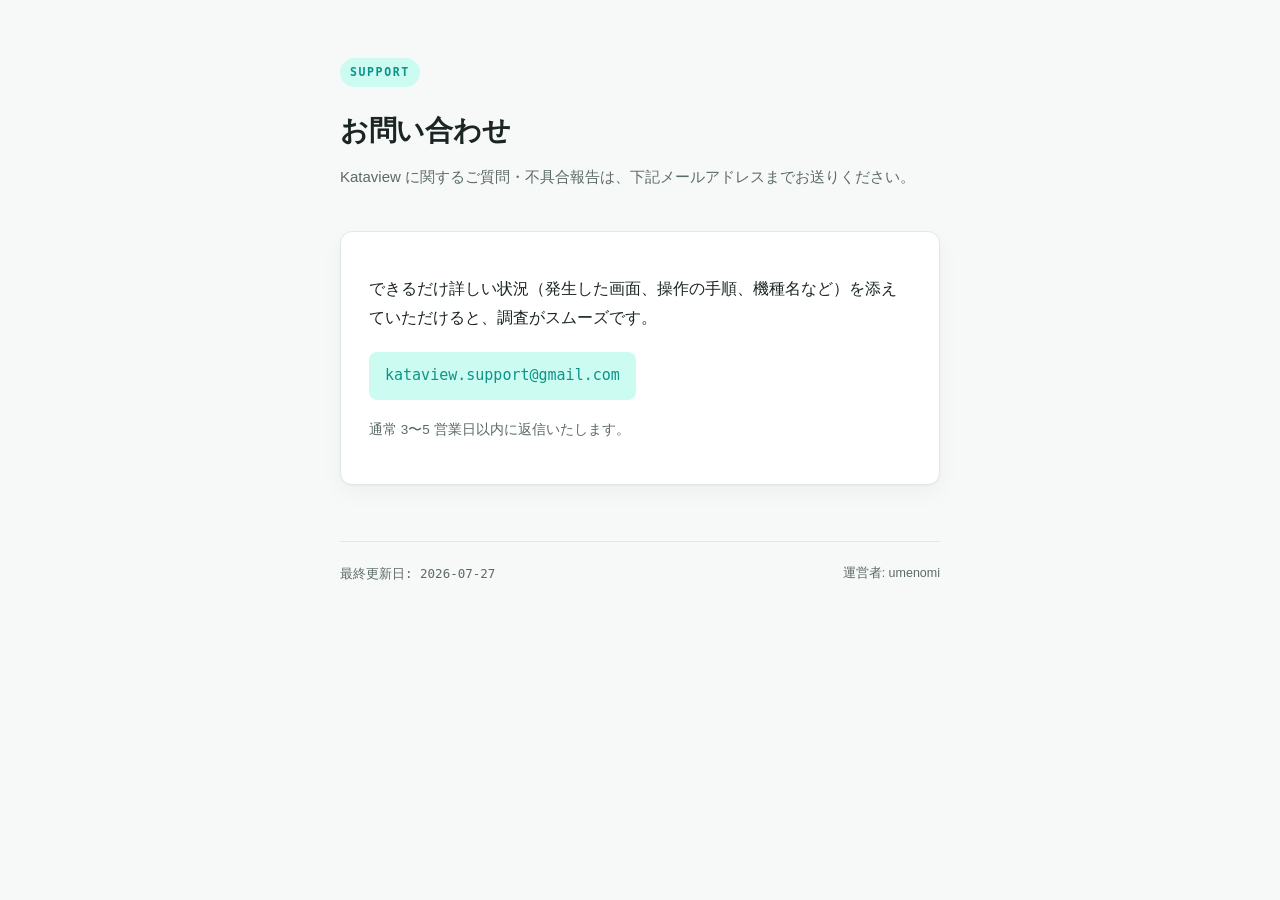
==== contact.html @ 3f19e851 "Add privacy policy and contact pages for App Store submission Co-Authored-By: Claude Sonnet 5 <norep" ====
<!DOCTYPE html>
<html lang="ja">
<head>
<meta charset="UTF-8">
<meta name="viewport" content="width=device-width, initial-scale=1.0">
<title>お問い合わせ — Kataview</title>
<link rel="stylesheet" href="style.css">
</head>
<body>
<main>
  <span class="eyebrow">Support</span>
  <h1>お問い合わせ</h1>
  <p class="lede">Kataview に関するご質問・不具合報告は、下記メールアドレスまでお送りください。</p>

  <div class="card">
    <p>できるだけ詳しい状況（発生した画面、操作の手順、機種名など）を添えていただけると、調査がスムーズです。</p>
    <a class="contact-email" href="mailto:kataview.support@gmail.com">kataview.support@gmail.com</a>
    <p class="note">通常 3〜5 営業日以内に返信いたします。</p>
  </div>

  <footer>
    <span class="mono">最終更新日: 2026-07-27</span>
    <span>運営者: umenomi</span>
  </footer>
</main>
</body>
</html>
---- style.css ----
:root {
  --bg: #f7f9f8;
  --surface: #ffffff;
  --text: #1b2624;
  --text-muted: #5b6b67;
  --accent: #0d9488;
  --accent-soft: #ccfbf1;
  --border: #e1e7e5;
  --shadow: 0 1px 2px rgba(20, 30, 28, 0.04), 0 8px 24px rgba(20, 30, 28, 0.04);
}

@media (prefers-color-scheme: dark) {
  :root {
    --bg: #0e1513;
    --surface: #141d1b;
    --text: #e7f0ee;
    --text-muted: #93a6a1;
    --accent: #2dd4bf;
    --accent-soft: #134e4a;
    --border: #24302d;
    --shadow: 0 1px 2px rgba(0, 0, 0, 0.3), 0 8px 24px rgba(0, 0, 0, 0.24);
  }
}

* {
  box-sizing: border-box;
}

html,
body {
  margin: 0;
  background: var(--bg);
  color: var(--text);
}

body {
  font-family: -apple-system, BlinkMacSystemFont, "Hiragino Sans", "Hiragino Kaku Gothic ProN",
    "Yu Gothic", "Segoe UI", sans-serif;
  line-height: 1.85;
  -webkit-font-smoothing: antialiased;
}

.mono {
  font-family: ui-monospace, "SF Mono", "Menlo", "Consolas", monospace;
}

a {
  color: var(--accent);
}

main {
  max-width: 640px;
  margin: 0 auto;
  padding: 56px 20px 96px;
}

.eyebrow {
  display: inline-block;
  font-family: ui-monospace, "SF Mono", "Menlo", "Consolas", monospace;
  font-size: 11.5px;
  font-weight: 600;
  letter-spacing: 0.14em;
  text-transform: uppercase;
  color: var(--accent);
  background: var(--accent-soft);
  padding: 4px 10px;
  border-radius: 999px;
  margin-bottom: 18px;
}

h1 {
  font-size: 28px;
  font-weight: 700;
  letter-spacing: -0.01em;
  margin: 0 0 6px;
  text-wrap: balance;
}

.lede {
  color: var(--text-muted);
  font-size: 15px;
  margin: 0 0 40px;
}

h2 {
  font-size: 16px;
  font-weight: 700;
  margin: 40px 0 10px;
  padding-bottom: 10px;
  border-bottom: 1px solid var(--border);
}

.card h2:first-of-type {
  margin-top: 0;
}

p,
li {
  font-size: 15.5px;
  color: var(--text);
}

ul {
  margin: 8px 0;
  padding-left: 1.3em;
}

li {
  margin: 6px 0;
}

li strong {
  font-weight: 600;
}

.card {
  background: var(--surface);
  border: 1px solid var(--border);
  border-radius: 12px;
  padding: 28px;
  box-shadow: var(--shadow);
}

.contact-email {
  display: inline-flex;
  align-items: center;
  gap: 8px;
  font-family: ui-monospace, "SF Mono", "Menlo", "Consolas", monospace;
  font-size: 15px;
  color: var(--accent);
  text-decoration: none;
  background: var(--accent-soft);
  padding: 10px 16px;
  border-radius: 8px;
  margin-top: 4px;
}

.contact-email:hover {
  text-decoration: underline;
}

.note {
  font-size: 13.5px;
  color: var(--text-muted);
  margin-top: 18px;
}

footer {
  margin-top: 56px;
  padding-top: 20px;
  border-top: 1px solid var(--border);
  display: flex;
  justify-content: space-between;
  flex-wrap: wrap;
  gap: 8px;
  font-size: 12.5px;
  color: var(--text-muted);
}

footer .mono {
  font-variant-numeric: tabular-nums;
}

/* index (導線ページ) 専用 */
.links {
  display: flex;
  flex-direction: column;
  gap: 12px;
  margin-top: 8px;
}

.link-card {
  display: flex;
  align-items: center;
  justify-content: space-between;
  gap: 16px;
  text-decoration: none;
  color: var(--text);
  background: var(--surface);
  border: 1px solid var(--border);
  border-radius: 12px;
  padding: 20px 24px;
  box-shadow: var(--shadow);
  transition: border-color 0.15s ease, transform 0.15s ease;
}

.link-card:hover,
.link-card:focus-visible {
  border-color: var(--accent);
  transform: translateY(-1px);
}

.link-card:focus-visible {
  outline: 2px solid var(--accent);
  outline-offset: 2px;
}

.link-card .title {
  font-size: 16px;
  font-weight: 700;
}

.link-card .desc {
  font-size: 13.5px;
  color: var(--text-muted);
  margin-top: 2px;
}

.link-card .arrow {
  font-family: ui-monospace, "SF Mono", "Menlo", "Consolas", monospace;
  color: var(--accent);
  flex-shrink: 0;
}
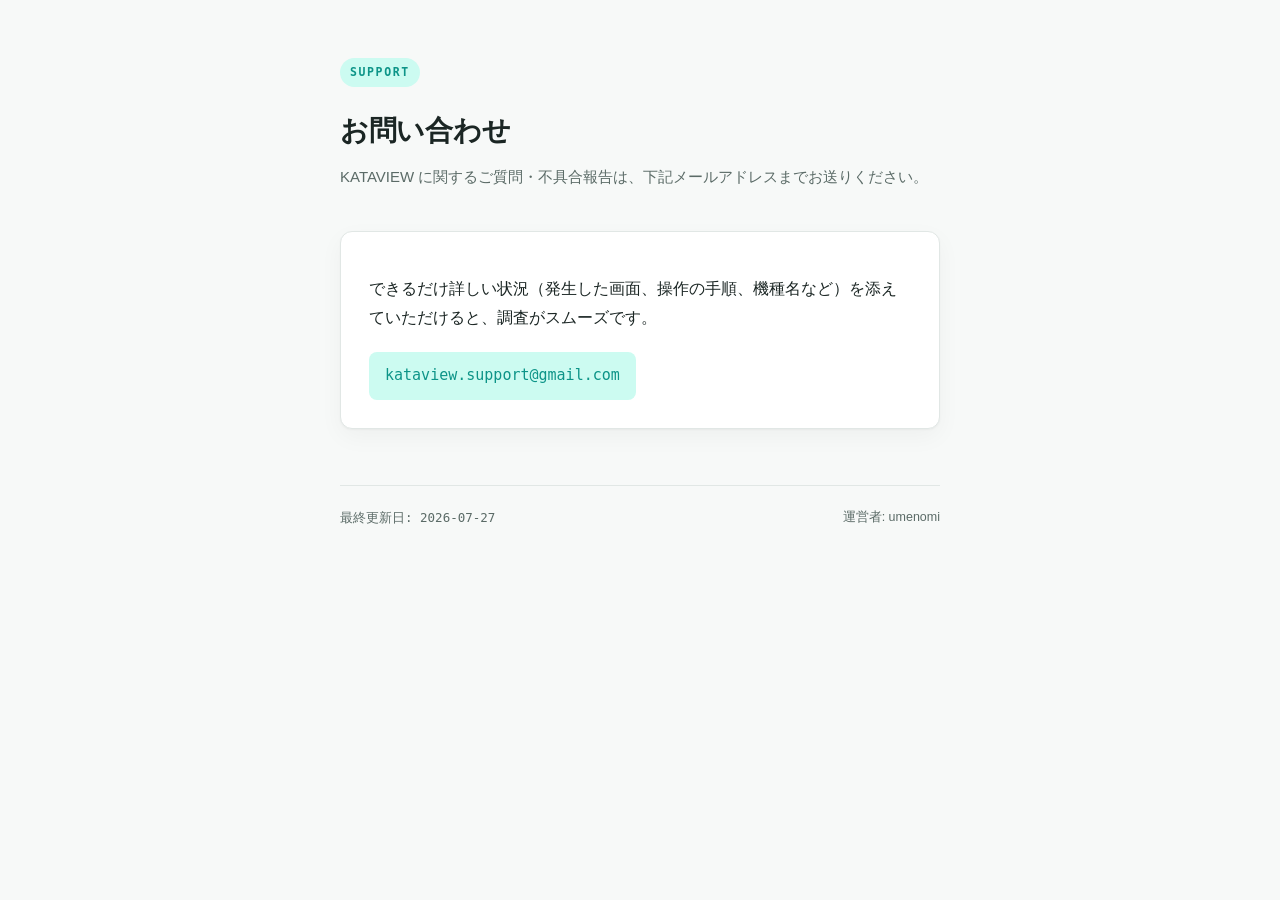
==== commit 74687dbb: "Standardize app name to KATAVIEW and simplify contact page Co-Authored-By: Claude Sonnet 5 <noreply@" ====
--- a/contact.html
+++ b/contact.html
@@ -3,19 +3,18 @@
 <head>
 <meta charset="UTF-8">
 <meta name="viewport" content="width=device-width, initial-scale=1.0">
-<title>お問い合わせ — Kataview</title>
+<title>お問い合わせ — KATAVIEW</title>
 <link rel="stylesheet" href="style.css">
 </head>
 <body>
 <main>
   <span class="eyebrow">Support</span>
   <h1>お問い合わせ</h1>
-  <p class="lede">Kataview に関するご質問・不具合報告は、下記メールアドレスまでお送りください。</p>
+  <p class="lede">KATAVIEW に関するご質問・不具合報告は、下記メールアドレスまでお送りください。</p>
 
   <div class="card">
     <p>できるだけ詳しい状況（発生した画面、操作の手順、機種名など）を添えていただけると、調査がスムーズです。</p>
     <a class="contact-email" href="mailto:kataview.support@gmail.com">kataview.support@gmail.com</a>
-    <p class="note">通常 3〜5 営業日以内に返信いたします。</p>
   </div>
 
   <footer>
